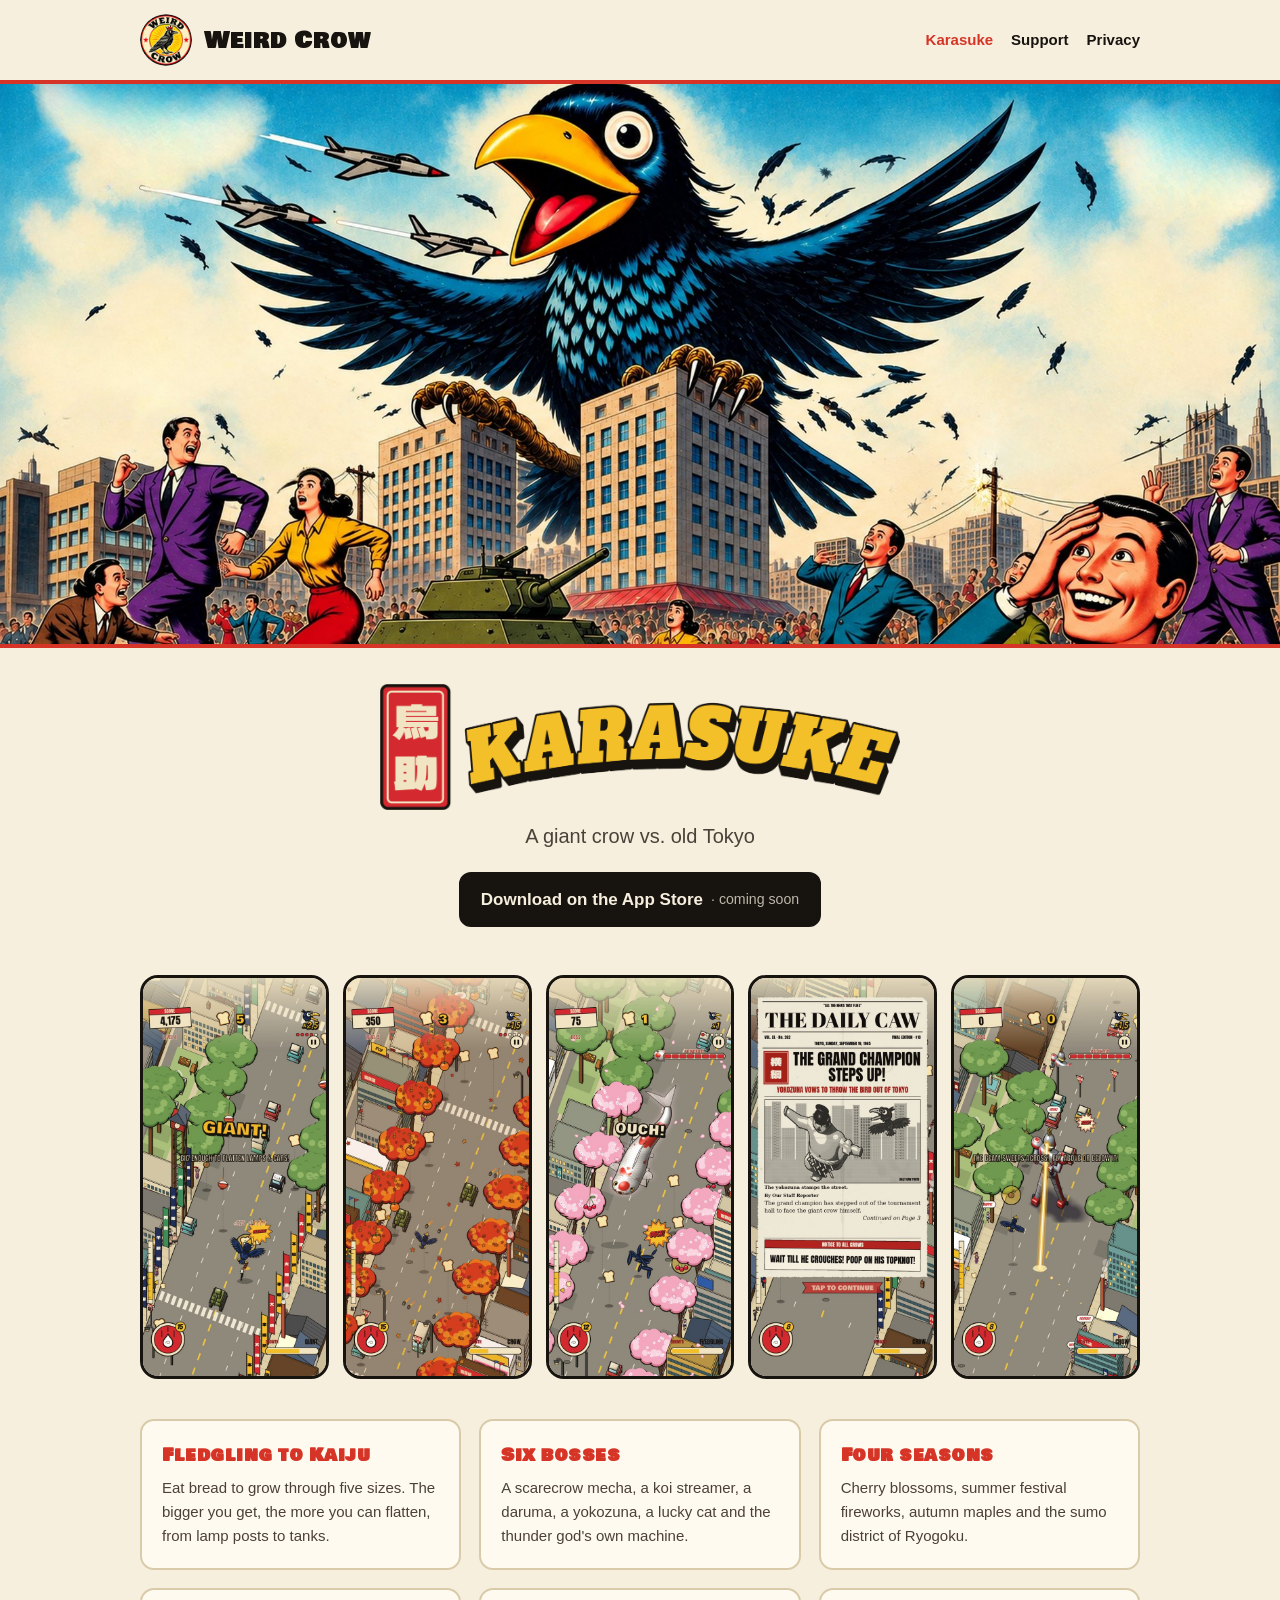
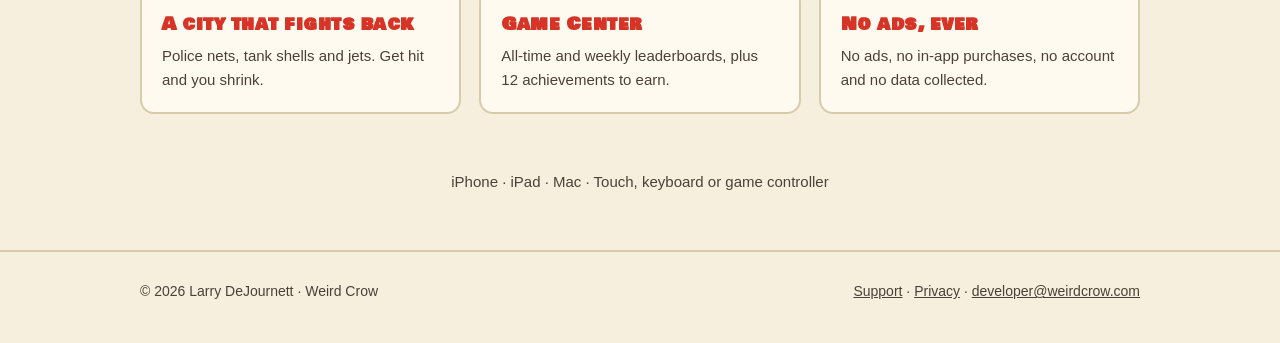
==== karasuke/index.html @ 78715878 "Weird Crow site: home, Karasuke, support and privacy pages Co-Authored-By: Claude Opus 5.5 <noreply@" ====
<!doctype html>
<html lang="en">
<head>
<meta charset="utf-8">
<meta name="viewport" content="width=device-width, initial-scale=1">
<title>Karasuke — a giant crow vs. old Tokyo</title>
<meta name="description" content="Eat bread, grow to kaiju size and splat your way across 1960s Tokyo. For iPhone, iPad and Mac.">
<link rel="icon" href="/assets/favicon.png">
<link rel="apple-touch-icon" href="/assets/apple-touch-icon.png">
<meta property="og:title" content="Karasuke — a giant crow vs. old Tokyo">
<meta property="og:description" content="Eat bread, grow to kaiju size and splat your way across 1960s Tokyo. For iPhone, iPad and Mac.">
<meta property="og:image" content="https://weirdcrow.com/assets/karasuke-painting.jpg">
<link rel="stylesheet" href="/assets/style.css">
</head>
<body>
<header class="top"><div class="wrap">
  <a class="brand" href="/"><img class="brand-logo" src="/assets/weirdcrow-logo-512.png" alt=""><span class="brand-name">Weird Crow</span></a>
  <nav class="nav"><a href="/karasuke/" aria-current="page">Karasuke</a><a href="/karasuke/support/">Support</a><a href="/karasuke/privacy/">Privacy</a></nav>
</div></header>

<section class="game-hero"><img class="art" src="/assets/karasuke-painting.jpg" alt="A giant crow swoops over a panicking 1960s Tokyo street"></section>
<main class="wrap">
  <section class="game-head">
    <img class="game-logo" src="/assets/karasuke-logo.png" alt="Karasuke">
    <p class="tag">A giant crow vs. old Tokyo</p>
    <div class="btns"><a class="btn btn-primary" href="#" aria-disabled="true">Download on the App Store <small>&middot; coming soon</small></a></div>
  </section>
  <section class="shots">
    <img src="/assets/shot-giant.jpg" alt="The crow grows to Giant size">
    <img src="/assets/shot-maple.jpg" alt="Dodging tanks in Maple Season">
    <img src="/assets/shot-koi.jpg" alt="Fighting the giant koi">
    <img src="/assets/shot-news.jpg" alt="The Daily Caw newspaper">
    <img src="/assets/shot-raijin.jpg" alt="Raijin-Go fires its lightning beam">
  </section>
  <section class="features">
    <div><h3>Fledgling to Kaiju</h3><p>Eat bread to grow through five sizes. The bigger you get, the more you can flatten, from lamp posts to tanks.</p></div>
    <div><h3>Six bosses</h3><p>A scarecrow mecha, a koi streamer, a daruma, a yokozuna, a lucky cat and the thunder god's own machine.</p></div>
    <div><h3>Four seasons</h3><p>Cherry blossoms, summer festival fireworks, autumn maples and the sumo district of Ryogoku.</p></div>
    <div><h3>A city that fights back</h3><p>Police nets, tank shells and jets. Get hit and you shrink.</p></div>
    <div><h3>Game Center</h3><p>All-time and weekly leaderboards, plus 12 achievements to earn.</p></div>
    <div><h3>No ads, ever</h3><p>No ads, no in-app purchases, no account and no data collected.</p></div>
  </section>
  <p class="plats">iPhone &middot; iPad &middot; Mac &middot; Touch, keyboard or game controller</p>
</main>
<footer class="foot"><div class="wrap">
  <span>&copy; 2026 Larry DeJournett &middot; Weird Crow</span>
  <span><a href="/karasuke/support/">Support</a> &middot; <a href="/karasuke/privacy/">Privacy</a> &middot; <a href="mailto:developer@weirdcrow.com">developer@weirdcrow.com</a></span>
</div></footer>
</body>
</html>
---- assets/style.css ----
@font-face { font-family: "Bowlby"; src: url("BowlbyOneSC-Regular.ttf") format("truetype"); font-display: swap; }

:root {
  --paper: #f6efde;
  --paper-2: #efe4cb;
  --ink: #17130f;
  --ink-soft: #4a4138;
  --red: #d63426;
  --yellow: #f6c933;
  --sky: #2a86c6;
  --rule: #d9cba9;
  --card: #fffaf0;
}
@media (prefers-color-scheme: dark) {
  :root {
    --paper: #18140f; --paper-2: #221c15; --ink: #f6efde; --ink-soft: #c9bda6;
    --rule: #3a3127; --card: #201a14;
  }
}

* { box-sizing: border-box; }
html { -webkit-text-size-adjust: 100%; }
body {
  margin: 0; background: var(--paper); color: var(--ink);
  font: 17px/1.6 -apple-system, BlinkMacSystemFont, "Segoe UI", Helvetica, Arial, sans-serif;
}
a { color: var(--red); }
img { max-width: 100%; display: block; }
.wrap { max-width: 1040px; margin: 0 auto; padding: 0 20px; }
.display { font-family: "Bowlby", Impact, sans-serif; letter-spacing: .5px; line-height: 1.05; }

/* header */
.top { border-bottom: 4px solid var(--red); background: var(--paper); }
.top .wrap { display: flex; align-items: center; justify-content: space-between; gap: 16px; padding-top: 14px; padding-bottom: 14px; }
.brand { display: flex; align-items: center; gap: 12px; text-decoration: none; color: var(--ink); }
.brand-logo { width: 52px; height: 52px; border-radius: 50%; }
.brand-name { font-family: "Bowlby", Impact, sans-serif; font-size: 24px; white-space: nowrap; }
.nav { display: flex; gap: 18px; font-weight: 600; font-size: 15px; }
.nav a { color: var(--ink); text-decoration: none; }
.nav a:hover, .nav a[aria-current] { color: var(--red); }

/* placeholder logo until the real one is supplied */
.logo-ph { background: var(--yellow); border: 3px solid var(--ink); box-shadow: 0 0 0 3px var(--red) inset; display: grid; place-items: center; font-family: "Bowlby", Impact, sans-serif; color: var(--ink); }

/* hero */
.hero { padding: 64px 0 40px; text-align: center; }
.hero .logo-big { width: 200px; height: 200px; margin: 0 auto 24px; border-radius: 50%; font-size: 46px; }
.hero h1 { font-size: clamp(40px, 7vw, 72px); margin: 0 0 12px; }
.hero p.lead { font-size: 20px; color: var(--ink-soft); max-width: 560px; margin: 0 auto; }

/* game feature card */
.feature { margin: 32px 0 64px; background: var(--card); border: 3px solid var(--ink); border-radius: 18px; overflow: hidden; display: grid; grid-template-columns: 1.25fr 1fr; box-shadow: 8px 8px 0 var(--ink); }
.feature-art { background: var(--sky); }
.feature-art img { width: 100%; height: 100%; object-fit: cover; }
.feature-body { padding: 32px; display: flex; flex-direction: column; gap: 14px; justify-content: center; }
.feature-body .kicker { font-size: 13px; letter-spacing: 2px; text-transform: uppercase; color: var(--red); font-weight: 800; }
.feature-body .game-logo { width: 280px; }
.feature-body p { margin: 0; color: var(--ink-soft); }

.btns { display: flex; flex-wrap: wrap; gap: 12px; margin-top: 6px; }
.btn { display: inline-flex; align-items: center; gap: 8px; padding: 12px 20px; border-radius: 12px; font-weight: 700; text-decoration: none; border: 2px solid var(--ink); color: var(--ink); background: transparent; }
.btn-primary { background: var(--ink); color: var(--paper); }
.btn-primary small { font-weight: 500; opacity: .75; white-space: nowrap; }
.btn { white-space: nowrap; }

/* game page */
.game-hero { position: relative; background: var(--sky); border-bottom: 4px solid var(--red); }
.game-hero img.art { width: 100%; max-height: 560px; object-fit: cover; object-position: center 30%; }
.game-head { text-align: center; padding: 36px 0 8px; }
.game-head .game-logo { width: min(520px, 90%); margin: 0 auto 10px; }
.game-head .tag { font-size: 20px; color: var(--ink-soft); margin: 0 0 20px; }
.game-head .btns { justify-content: center; }
.shots { display: grid; grid-template-columns: repeat(5, 1fr); gap: 14px; margin: 40px 0; }
.shots img { border-radius: 18px; border: 3px solid var(--ink); }
.features { display: grid; grid-template-columns: repeat(3, 1fr); gap: 18px; margin: 8px 0 56px; }
.features div { background: var(--card); border: 2px solid var(--rule); border-radius: 14px; padding: 20px; }
.features h3 { font-family: "Bowlby", Impact, sans-serif; font-size: 18px; margin: 0 0 6px; color: var(--red); letter-spacing: .5px; }
.features p { margin: 0; font-size: 15px; color: var(--ink-soft); }
.plats { text-align: center; color: var(--ink-soft); font-size: 15px; margin-bottom: 56px; }

/* text pages */
.doc { max-width: 720px; margin: 0 auto; padding: 48px 20px 72px; }
.doc h1 { font-family: "Bowlby", Impact, sans-serif; font-size: 40px; margin: 0 0 6px; }
.doc .meta { color: var(--ink-soft); margin: 0 0 28px; font-size: 15px; }
.doc h2 { font-size: 21px; margin: 32px 0 8px; }
.doc .callout { background: var(--card); border-left: 6px solid var(--yellow); border-radius: 8px; padding: 16px 20px; }
details { background: var(--card); border: 2px solid var(--rule); border-radius: 12px; padding: 14px 18px; margin: 10px 0; }
details summary { font-weight: 700; cursor: pointer; }
details p { margin: 10px 0 0; color: var(--ink-soft); }
.contact { background: var(--ink); color: var(--paper); border-radius: 16px; padding: 24px; margin: 8px 0 32px; }
.contact a { color: var(--yellow); font-weight: 700; font-size: 20px; }

/* footer */
.foot { border-top: 2px solid var(--rule); padding: 28px 0 40px; font-size: 14px; color: var(--ink-soft); }
.foot .wrap { display: flex; flex-wrap: wrap; gap: 12px 24px; justify-content: space-between; }
.foot a { color: var(--ink-soft); }

@media (max-width: 760px) {
  .nav { gap: 12px; font-size: 14px; }
  .brand-name { display: none; }
  .brand-logo { width: 40px; height: 40px; }
  .top .wrap { padding-left: 14px; padding-right: 14px; }
  .btn-primary small { display: none; }
  .feature { grid-template-columns: 1fr; }
  .feature-body { padding: 24px; }
  .feature-body .game-logo { width: 220px; }
  .shots { grid-template-columns: repeat(5, 70%); overflow-x: auto; scroll-snap-type: x mandatory; padding-bottom: 6px; }
  .shots img { scroll-snap-align: start; }
  .features { grid-template-columns: 1fr; }
  .hero { padding: 40px 0 24px; }
  .hero .logo-big { width: 150px; height: 150px; font-size: 34px; }
}
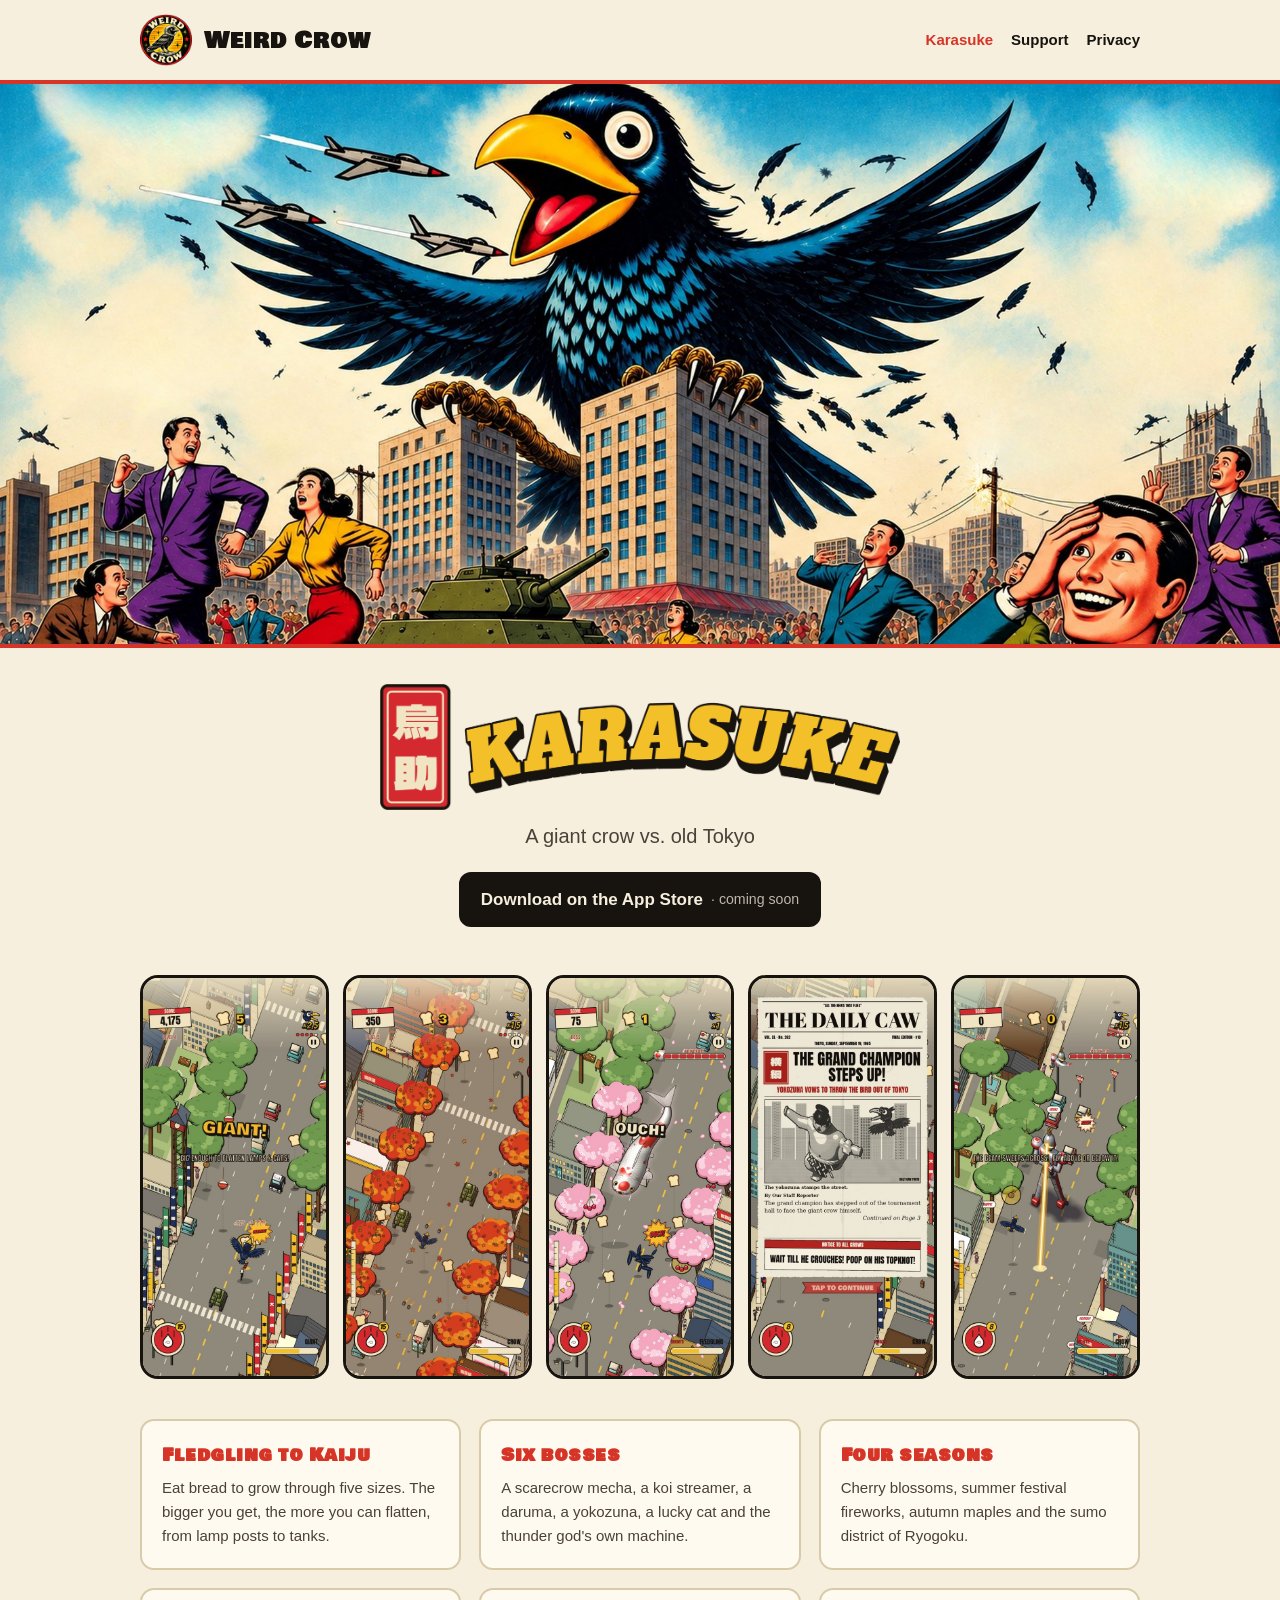
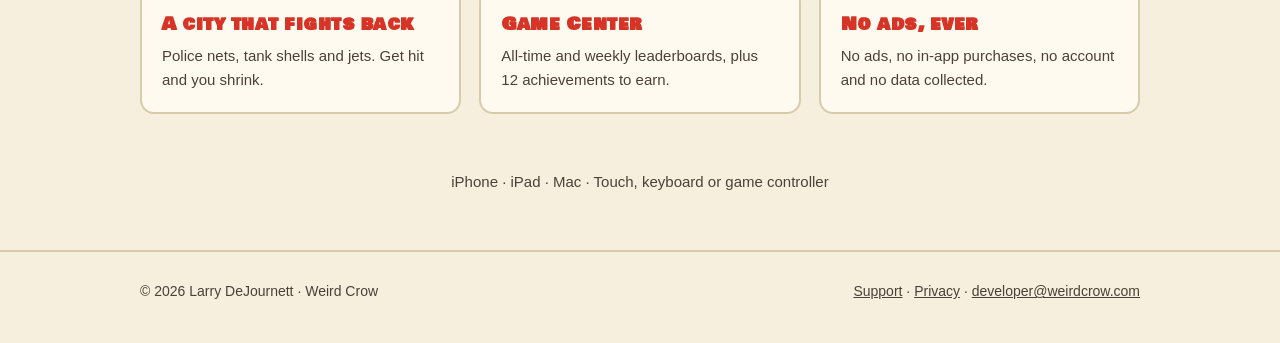
==== commit 48ef19b9: "Add a version to the stylesheet link so browsers load the latest layout Co-Authored-By: Claude Opus " ====
--- a/karasuke/index.html
+++ b/karasuke/index.html
@@ -10,7 +10,7 @@
 <meta property="og:title" content="Karasuke — a giant crow vs. old Tokyo">
 <meta property="og:description" content="Eat bread, grow to kaiju size and splat your way across 1960s Tokyo. For iPhone, iPad and Mac.">
 <meta property="og:image" content="https://weirdcrow.com/assets/karasuke-painting.jpg">
-<link rel="stylesheet" href="/assets/style.css">
+<link rel="stylesheet" href="/assets/style.css?v=3">
 </head>
 <body>
 <header class="top"><div class="wrap">
--- a/assets/style.css
+++ b/assets/style.css
@@ -33,7 +33,7 @@
 .top { border-bottom: 4px solid var(--red); background: var(--paper); }
 .top .wrap { display: flex; align-items: center; justify-content: space-between; gap: 16px; padding-top: 14px; padding-bottom: 14px; }
 .brand { display: flex; align-items: center; gap: 12px; text-decoration: none; color: var(--ink); }
-.brand-logo { width: 52px; height: 52px; border-radius: 50%; }
+.brand-logo { width: 52px; height: 52px; }
 .brand-name { font-family: "Bowlby", Impact, sans-serif; font-size: 24px; white-space: nowrap; }
 .nav { display: flex; gap: 18px; font-weight: 600; font-size: 15px; }
 .nav a { color: var(--ink); text-decoration: none; }
@@ -44,12 +44,14 @@
 
 /* hero */
 .hero { padding: 64px 0 40px; text-align: center; }
-.hero .logo-big { width: 200px; height: 200px; margin: 0 auto 24px; border-radius: 50%; font-size: 46px; }
+.hero .logo-big { width: 260px; height: 260px; margin: 0 auto 20px; }
+.sr-only { position: absolute; width: 1px; height: 1px; padding: 0; margin: -1px; overflow: hidden; clip: rect(0,0,0,0); white-space: nowrap; border: 0; }
 .hero h1 { font-size: clamp(40px, 7vw, 72px); margin: 0 0 12px; }
 .hero p.lead { font-size: 20px; color: var(--ink-soft); max-width: 560px; margin: 0 auto; }
 
 /* game feature card */
 .feature { margin: 32px 0 64px; background: var(--card); border: 3px solid var(--ink); border-radius: 18px; overflow: hidden; display: grid; grid-template-columns: 1.25fr 1fr; box-shadow: 8px 8px 0 var(--ink); }
+.feature > * { min-width: 0; }
 .feature-art { background: var(--sky); }
 .feature-art img { width: 100%; height: 100%; object-fit: cover; }
 .feature-body { padding: 32px; display: flex; flex-direction: column; gap: 14px; justify-content: center; }
@@ -101,6 +103,8 @@
   .brand-logo { width: 40px; height: 40px; }
   .top .wrap { padding-left: 14px; padding-right: 14px; }
   .btn-primary small { display: none; }
+  .btn { white-space: normal; width: 100%; justify-content: center; text-align: center; }
+  .feature-body p { overflow-wrap: anywhere; }
   .feature { grid-template-columns: 1fr; }
   .feature-body { padding: 24px; }
   .feature-body .game-logo { width: 220px; }
@@ -108,5 +112,5 @@
   .shots img { scroll-snap-align: start; }
   .features { grid-template-columns: 1fr; }
   .hero { padding: 40px 0 24px; }
-  .hero .logo-big { width: 150px; height: 150px; font-size: 34px; }
+  .hero .logo-big { width: 210px; height: 210px; }
 }
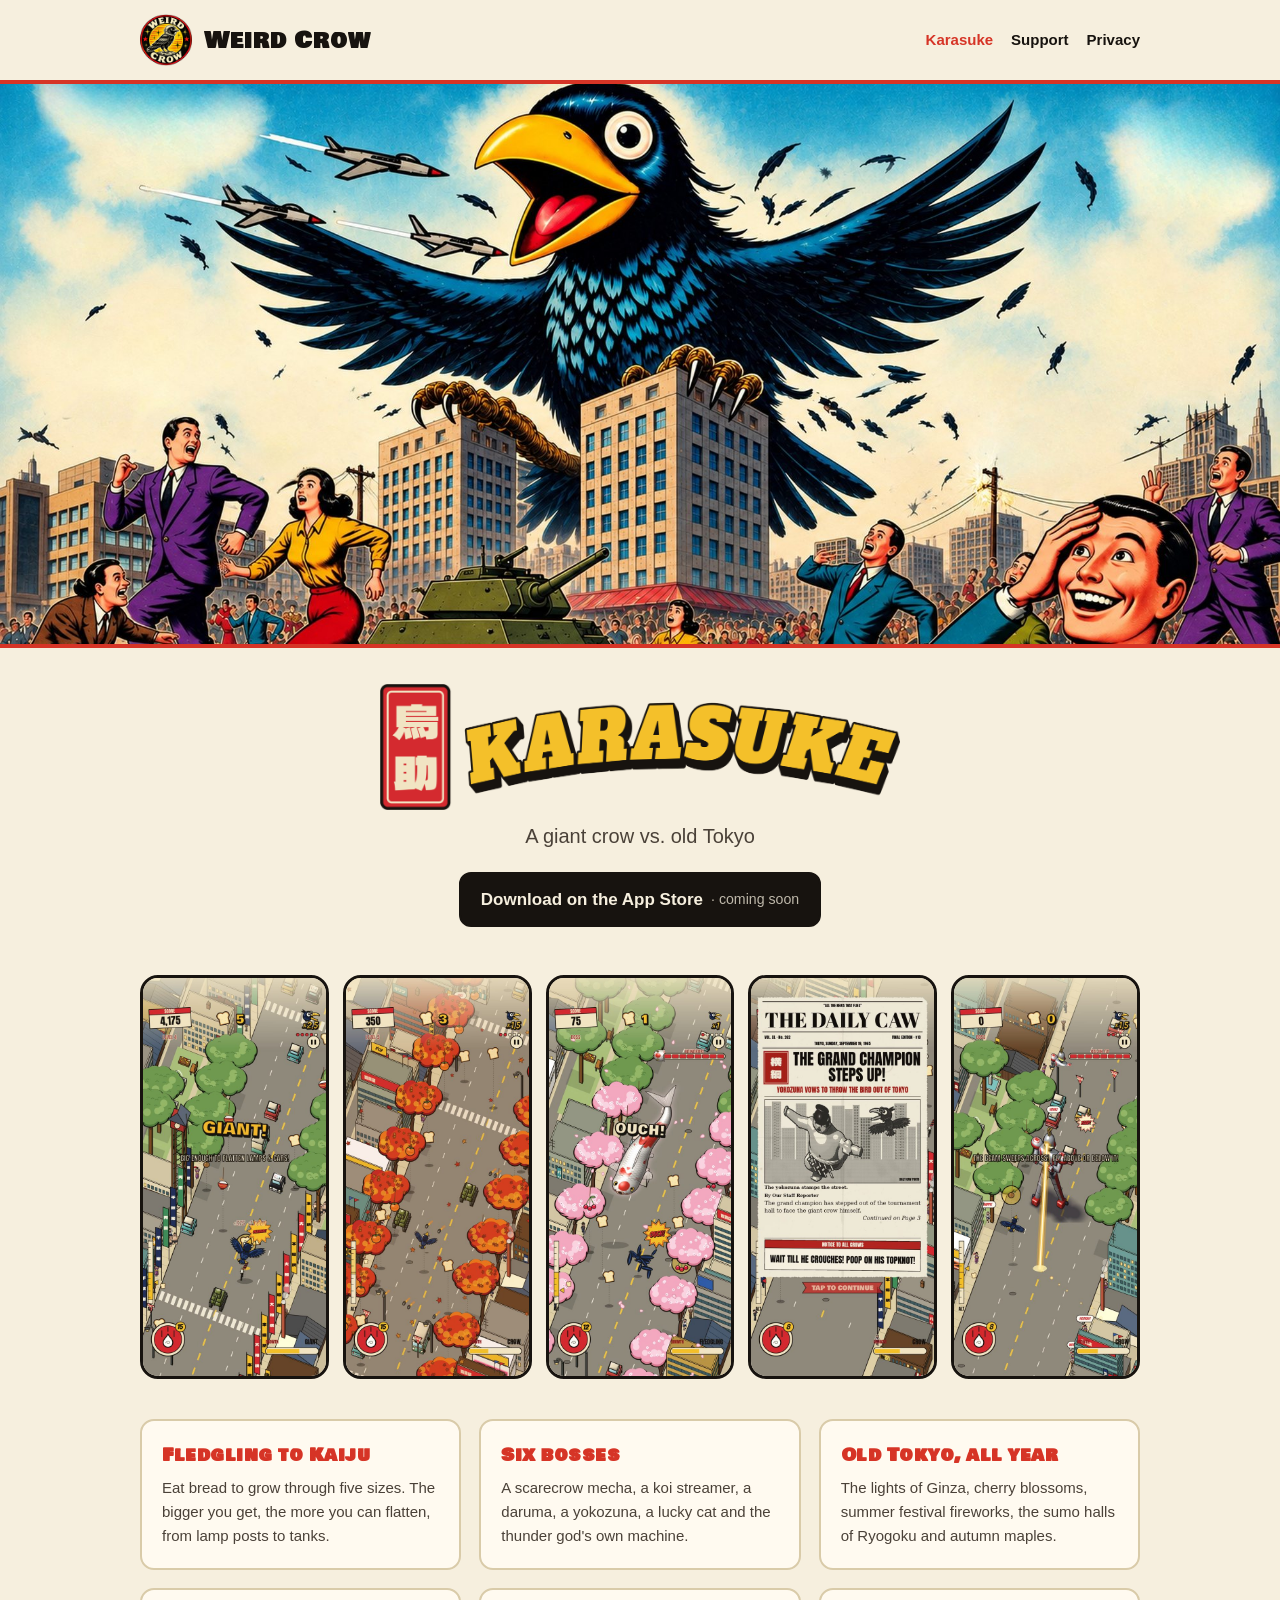
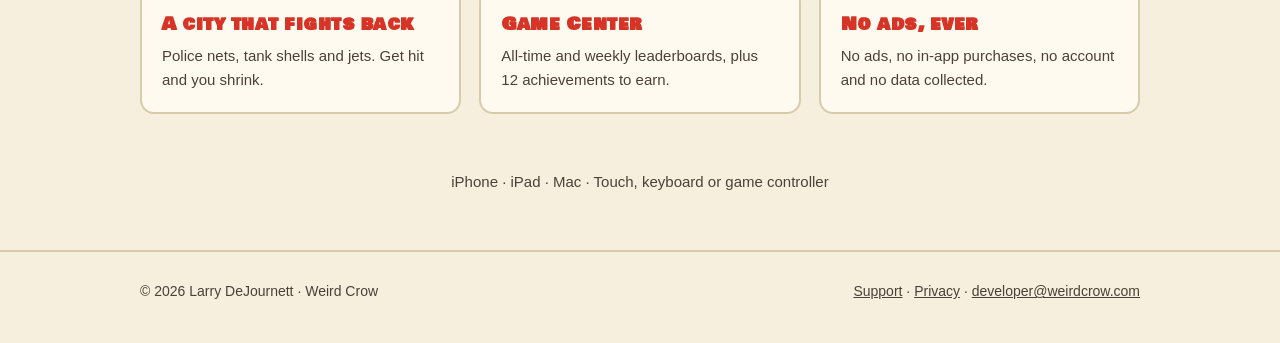
==== commit 9e6e076b: "Reword: six levels instead of six seasons; Karasuke page feature box Co-Authored-By: Claude Opus 5.5" ====
--- a/karasuke/index.html
+++ b/karasuke/index.html
@@ -35,7 +35,7 @@
   <section class="features">
     <div><h3>Fledgling to Kaiju</h3><p>Eat bread to grow through five sizes. The bigger you get, the more you can flatten, from lamp posts to tanks.</p></div>
     <div><h3>Six bosses</h3><p>A scarecrow mecha, a koi streamer, a daruma, a yokozuna, a lucky cat and the thunder god's own machine.</p></div>
-    <div><h3>Four seasons</h3><p>Cherry blossoms, summer festival fireworks, autumn maples and the sumo district of Ryogoku.</p></div>
+    <div><h3>Old Tokyo, all year</h3><p>The lights of Ginza, cherry blossoms, summer festival fireworks, the sumo halls of Ryogoku and autumn maples.</p></div>
     <div><h3>A city that fights back</h3><p>Police nets, tank shells and jets. Get hit and you shrink.</p></div>
     <div><h3>Game Center</h3><p>All-time and weekly leaderboards, plus 12 achievements to earn.</p></div>
     <div><h3>No ads, ever</h3><p>No ads, no in-app purchases, no account and no data collected.</p></div>
